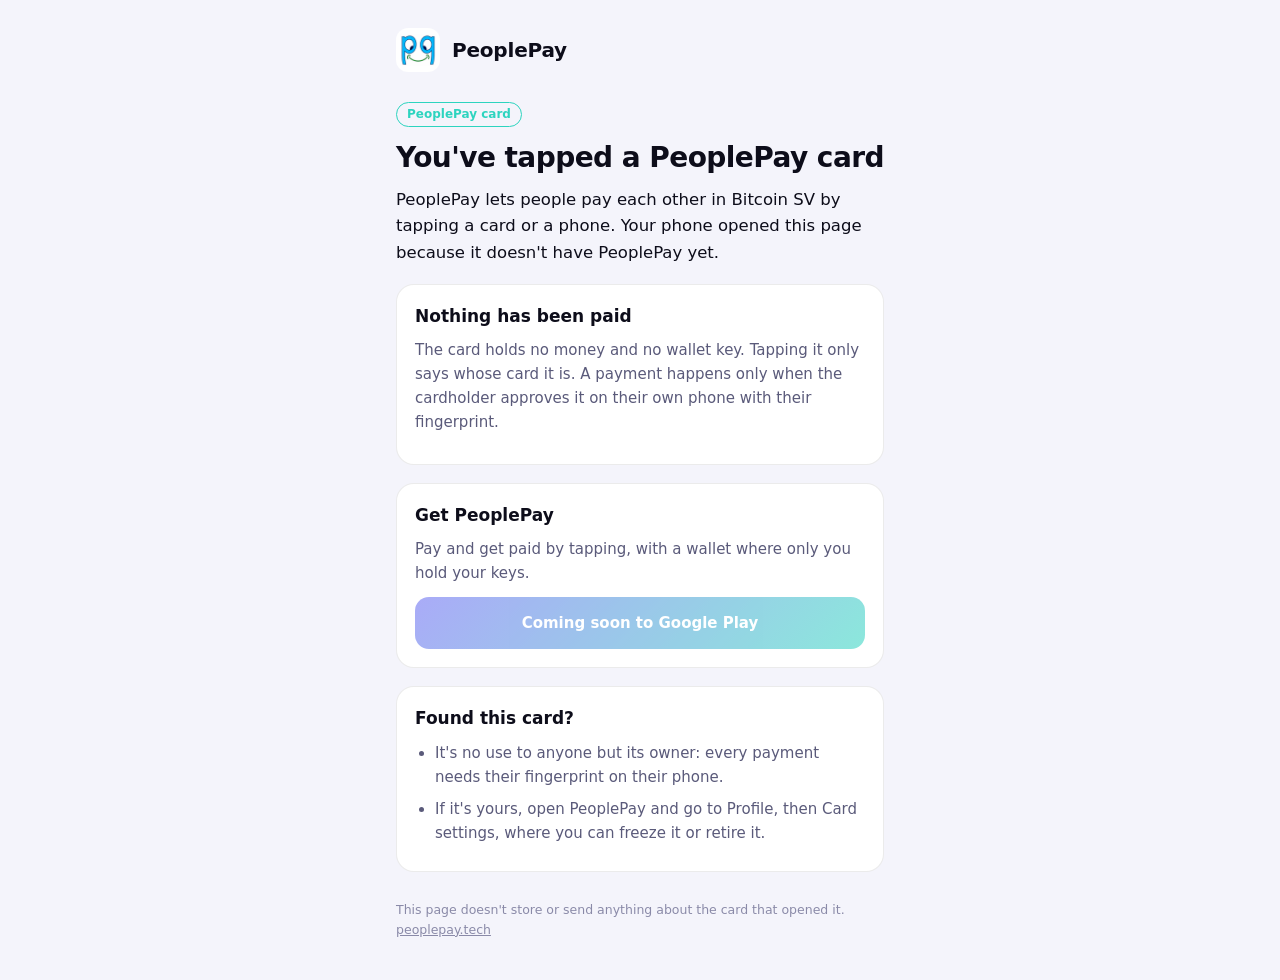
==== t.html @ bb1fa2fc "Add files via upload" ====
<!doctype html>
<html lang="en-GB">
<head>
<meta charset="utf-8">
<meta name="viewport" content="width=device-width,initial-scale=1">
<meta name="referrer" content="no-referrer">
<meta http-equiv="Content-Security-Policy" content="default-src 'none'; style-src 'self'; img-src 'self'; script-src 'self'; base-uri 'none'; form-action 'none'">
<meta name="robots" content="noindex">
<title>PeoplePay card</title>
<meta name="description" content="You tapped a PeoplePay card. Here is what it is and how to get PeoplePay.">
<link rel="icon" href="logo.png">
<link rel="stylesheet" href="style.css">
<script src="clean.js"></script>
</head>
<body>
<main>
  <div class="brand"><img src="logo.png" alt=""><span>PeoplePay</span></div>

  <span class="chip">PeoplePay card</span>
  <h1>You've tapped a PeoplePay card</h1>
  <p class="lead">PeoplePay lets people pay each other in Bitcoin SV by tapping a card or a phone. Your phone opened this page because it doesn't have PeoplePay yet.</p>

  <div class="card">
    <h2>Nothing has been paid</h2>
    <p>The card holds no money and no wallet key. Tapping it only says whose card it is. A payment happens only when the cardholder approves it on their own phone with their fingerprint.</p>
  </div>

  <div class="card">
    <h2>Get PeoplePay</h2>
    <p>Pay and get paid by tapping, with a wallet where only you hold your keys.</p>
    <a class="btn" aria-disabled="true">Coming soon to Google Play</a>
  </div>

  <div class="card">
    <h2>Found this card?</h2>
    <ul>
      <li>It's no use to anyone but its owner: every payment needs their fingerprint on their phone.</li>
      <li>If it's yours, open PeoplePay and go to Profile, then Card settings, where you can freeze it or retire it.</li>
    </ul>
  </div>

  <footer>
    This page doesn't store or send anything about the card that opened it.
    <br><a href="/">peoplepay.tech</a>
  </footer>
</main>
</body>
</html>
---- style.css ----
:root{--bg:#06060f;--card:#11111f;--bdr:rgba(255,255,255,.08);--text:#fff;--mid:#a0a0c0;--dim:#6a6a8a;--indigo:#6366f1;--teal:#2dd4bf;--grad:linear-gradient(135deg,#6366f1 0%,#2dd4bf 100%)}
@media (prefers-color-scheme:light){:root{--bg:#f4f4fb;--card:#fff;--bdr:rgba(0,0,0,.08);--text:#0d0d1a;--mid:#5a5a7a;--dim:#8a8aa8}}
*{box-sizing:border-box}
html,body{margin:0;background:var(--bg);color:var(--text);font-family:system-ui,-apple-system,"Segoe UI",Roboto,Helvetica,Arial,sans-serif;line-height:1.6;-webkit-text-size-adjust:100%}
main{max-width:520px;margin:0 auto;padding:28px 16px 40px}
.brand{display:flex;align-items:center;gap:12px;margin-bottom:28px}
.brand img{width:44px;height:44px;border-radius:12px}
.brand span{font-weight:800;font-size:20px;letter-spacing:-.01em}
h1{font-size:28px;line-height:1.2;margin:0 0 12px;letter-spacing:-.02em}
h2{font-size:17px;margin:0 0 8px}
p{margin:0 0 12px;color:var(--mid);font-size:15px}
.lead{font-size:16.5px;color:var(--text)}
.card{background:var(--card);border:1px solid var(--bdr);border-radius:18px;padding:18px;margin:18px 0}
.chip{display:inline-block;font-size:12px;font-weight:700;color:var(--teal);border:1px solid var(--teal);border-radius:999px;padding:2px 10px;margin-bottom:14px}
.btn{display:block;text-align:center;font-weight:700;font-size:15px;color:#fff;background:var(--grad);border-radius:14px;padding:14px 16px;text-decoration:none;margin-top:6px}
.btn[aria-disabled=true]{opacity:.55;cursor:default}
ul{margin:0;padding-left:20px;color:var(--mid);font-size:15px}
li{margin:0 0 8px}
footer{margin-top:28px;font-size:12.5px;color:var(--dim)}
footer a{color:var(--dim)}
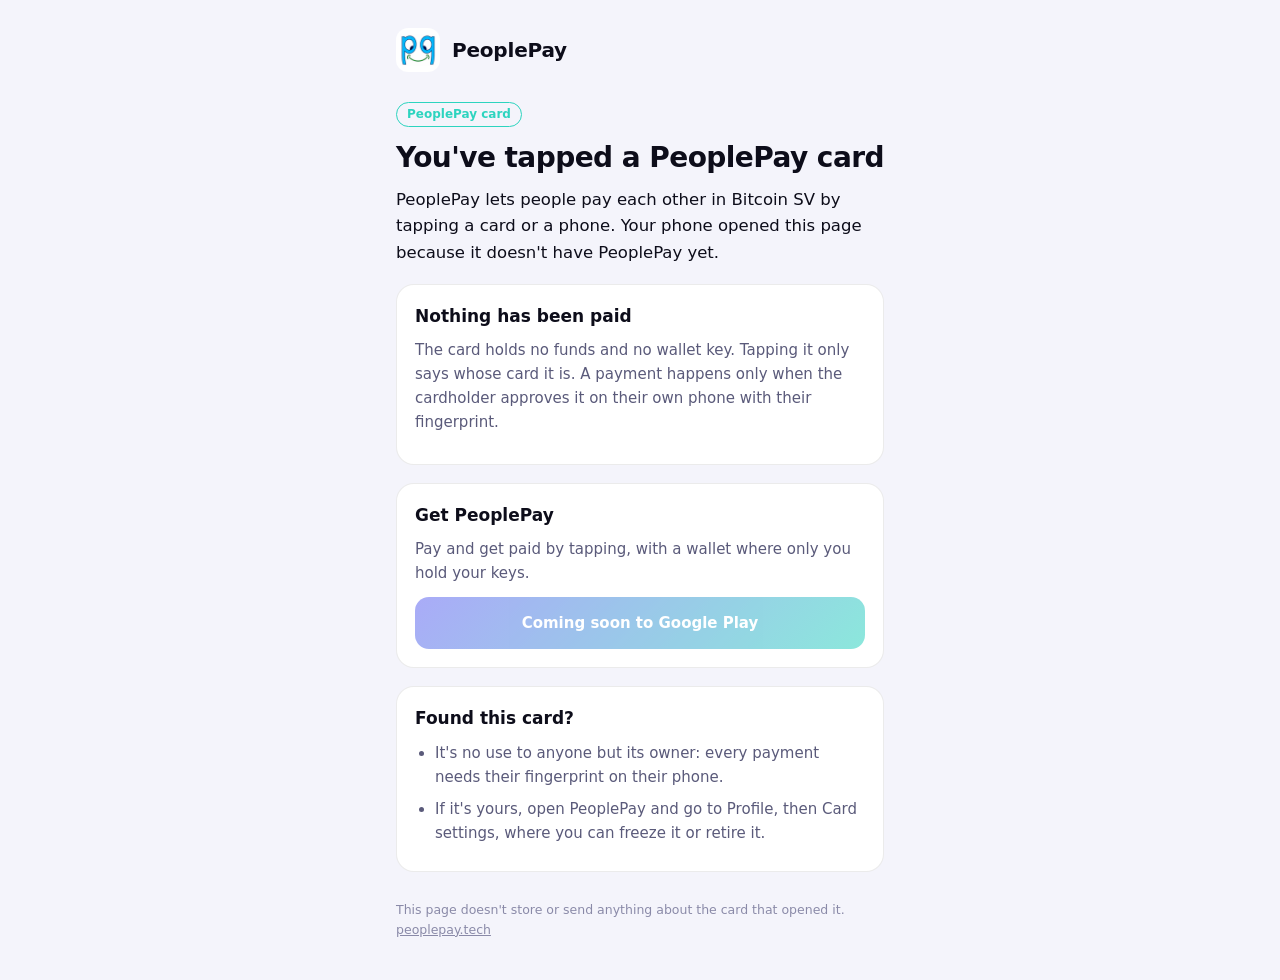
==== commit 011cf930: "Fix wording in payment description on t.html" ====
--- a/t.html
+++ b/t.html
@@ -22,7 +22,7 @@
 
   <div class="card">
     <h2>Nothing has been paid</h2>
-    <p>The card holds no money and no wallet key. Tapping it only says whose card it is. A payment happens only when the cardholder approves it on their own phone with their fingerprint.</p>
+    <p>The card holds no funds and no wallet key. Tapping it only says whose card it is. A payment happens only when the cardholder approves it on their own phone with their fingerprint.</p>
   </div>
 
   <div class="card">
@@ -46,3 +46,4 @@
 </main>
 </body>
 </html>
+
